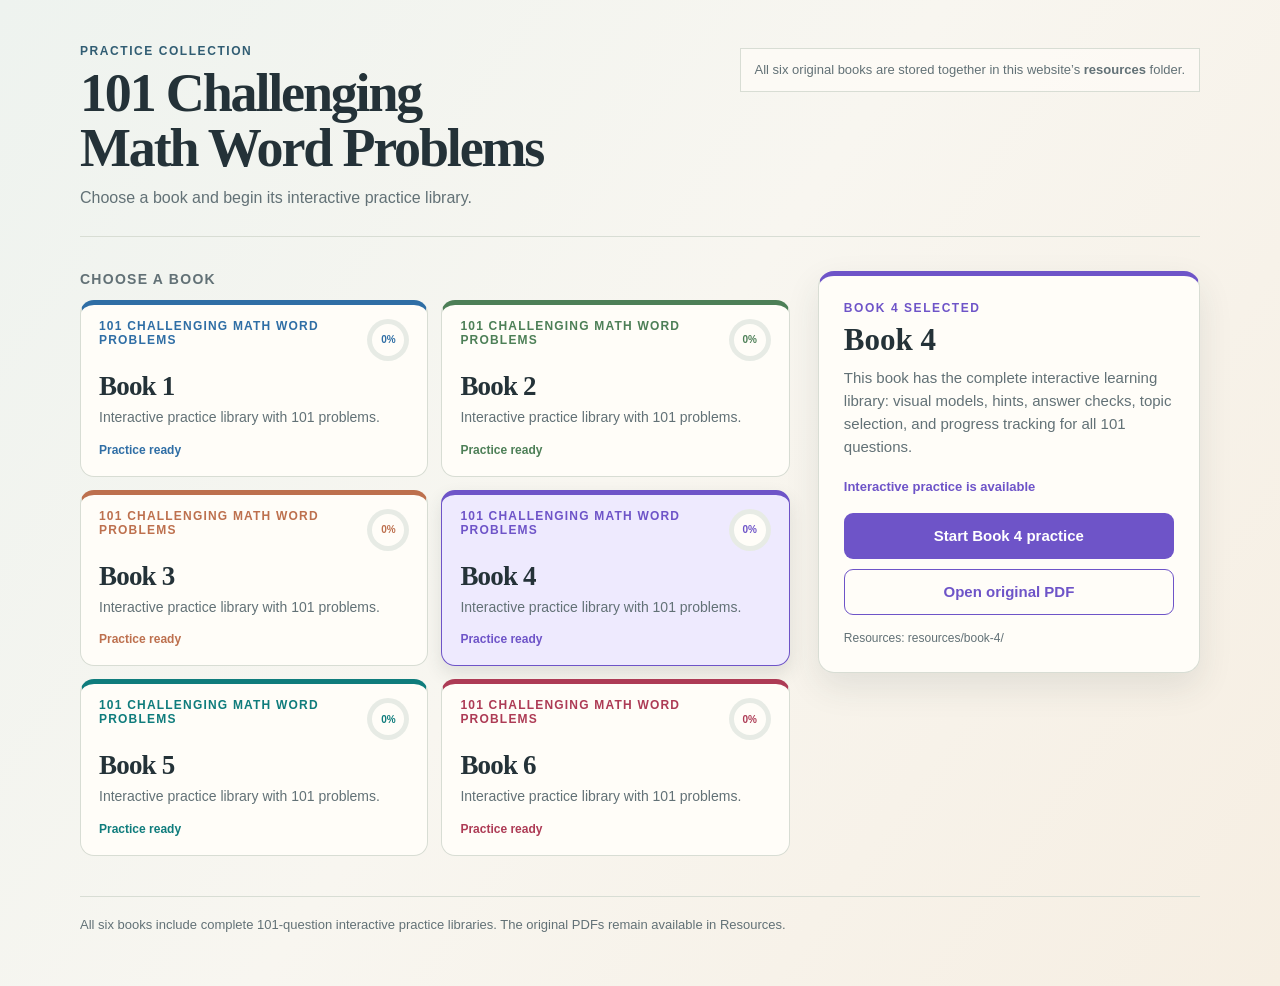
==== index.html @ 37eef2b3 "feat: add interactive math word problem library" ====
<!doctype html>
<html lang="en">
<head>
  <meta charset="utf-8">
  <meta name="viewport" content="width=device-width, initial-scale=1">
  <title>101 Challenging Math Word Problems</title>
  <style>
    :root{--paper:#f8f6f0;--surface:#fffdf8;--ink:#243238;--muted:#627176;--line:#d8ddd4;--accent:#315d73;--accent-dark:#234655;--active:#6e54c8;--active-dark:#4e379c;--active-soft:#eeeafe;--available:#2e7257;--shadow:0 14px 34px rgba(43,61,54,.10)}
    *{box-sizing:border-box} body{margin:0;min-height:100vh;background:linear-gradient(125deg,#eef3ef 0%,var(--paper) 48%,#f6eee2 100%);font-family:Georgia,"Times New Roman",serif;color:var(--ink)}
    button,a{font:inherit} .site{width:min(1120px,calc(100% - 32px));margin:auto;padding:44px 0 52px}.masthead{display:flex;justify-content:space-between;gap:24px;align-items:flex-start;border-bottom:1px solid var(--line);padding-bottom:25px}.eyebrow{text-transform:uppercase;letter-spacing:.13em;font:bold 12px Arial,sans-serif;color:var(--accent)}h1{font-size:clamp(32px,5vw,54px);line-height:1.02;margin:8px 0 10px;letter-spacing:-.04em}.masthead p{max-width:570px;margin:0;color:var(--muted);font:16px/1.55 Arial,sans-serif}.collection-note{margin:4px 0 0;border:1px solid var(--line);background:rgba(255,253,248,.7);padding:12px 14px;font:13px/1.4 Arial,sans-serif;color:var(--muted)}
    main{display:grid;grid-template-columns:minmax(0,1.3fr) minmax(290px,.7fr);gap:28px;margin-top:34px}.section-label{font:bold 14px Arial,sans-serif;text-transform:uppercase;letter-spacing:.09em;color:var(--muted);margin:0 0 13px}.book-grid{display:grid;grid-template-columns:repeat(2,minmax(0,1fr));gap:13px}.book{width:100%;min-height:148px;text-align:left;border:1px solid var(--line);border-top:5px solid var(--book-primary);border-radius:14px;background:var(--surface);padding:14px 18px 18px;cursor:pointer;transition:transform .16s ease,border-color .16s ease,box-shadow .16s ease,color .16s ease;color:var(--ink)}.book:hover,.book:focus-visible{transform:translateY(-2px);border-color:var(--book-primary);box-shadow:0 8px 18px rgba(43,61,54,.10);outline:none}.book[aria-pressed="true"]{border-color:var(--book-primary);background:var(--book-soft);box-shadow:0 8px 18px rgba(43,61,54,.12)}.book-no{display:block;font:700 12px Arial,sans-serif;color:var(--book-primary);letter-spacing:.1em;text-transform:uppercase}.book h2{font-size:27px;line-height:1;margin:12px 0 8px;letter-spacing:-.03em}.book p{font:14px/1.4 Arial,sans-serif;margin:0;color:var(--muted)}.tag{display:inline-block;margin-top:15px;color:var(--book-primary);font:bold 12px Arial,sans-serif}.tag.building{color:var(--book-primary)}.book-top{display:flex;justify-content:space-between;gap:10px;align-items:flex-start}.progress-ring{--progress:0;position:relative;display:grid;place-items:center;flex:0 0 auto;width:42px;height:42px;border-radius:50%;background:conic-gradient(var(--book-primary) calc(var(--progress) * 1%),#e7ebe5 0)}.progress-ring::before{content:'';position:absolute;inset:5px;border-radius:50%;background:var(--surface)}.progress-ring b{position:relative;color:var(--book-primary);font:800 10px Arial,sans-serif}.progress-ring.pdf{background:conic-gradient(#d8ddd4 0 100%)}.progress-ring.pdf b{color:#6e756f;font-size:15px}
    .detail{align-self:start;background:var(--surface);border:1px solid var(--line);border-top:5px solid var(--active);border-radius:16px;padding:25px;box-shadow:var(--shadow);position:sticky;top:20px}.detail .eyebrow{color:var(--active)}.detail h2{font-size:31px;line-height:1.05;margin:9px 0}.detail p{font:15px/1.55 Arial,sans-serif;color:var(--muted);margin:0 0 20px}.detail .detail-status{font:bold 13px Arial,sans-serif;color:var(--active);margin-bottom:19px}.detail-actions{display:grid;gap:10px}.action{min-height:46px;display:flex;justify-content:center;align-items:center;text-align:center;text-decoration:none;border-radius:9px;padding:11px 14px;font:bold 15px Arial,sans-serif}.primary{background:var(--active);color:#fff}.primary:hover,.primary:focus-visible{background:var(--active-dark)}.secondary{border:1px solid var(--active);color:var(--active);background:transparent}.secondary:hover,.secondary:focus-visible{background:var(--active-soft)}.unavailable{color:#6e665c;background:#f4f0e9;border:1px solid #ded7ca;cursor:not-allowed}.detail small{display:block;margin-top:15px;color:var(--muted);font:12px/1.45 Arial,sans-serif}.footer{margin-top:40px;border-top:1px solid var(--line);padding-top:18px;font:13px/1.5 Arial,sans-serif;color:var(--muted)}
    @media(max-width:740px){.site{width:min(100% - 24px,600px);padding-top:26px}.masthead{display:block}.collection-note{margin-top:20px}main{grid-template-columns:1fr;gap:24px}.book-grid{grid-template-columns:1fr}.detail{position:static}.book{min-height:126px}}@media(prefers-reduced-motion:reduce){*,*:before,*:after{transition:none!important;scroll-behavior:auto!important}}
  </style>
</head>
<body>
  <div class="site">
    <header class="masthead">
      <div><div class="eyebrow">Practice collection</div><h1>101 Challenging<br>Math Word Problems</h1><p>Choose a book and begin its interactive practice library.</p></div>
      <div class="collection-note">All six original books are stored together in this website’s <strong>resources</strong> folder.</div>
    </header>
    <main>
      <section aria-labelledby="books-title"><p id="books-title" class="section-label">Choose a book</p><div class="book-grid" id="bookGrid"></div></section>
      <aside class="detail" aria-live="polite" id="detail"></aside>
    </main>
    <footer class="footer">All six books include complete 101-question interactive practice libraries. The original PDFs remain available in Resources.</footer>
  </div>
  <script>
    const palettes={1:{primary:'#2f6ea5',dark:'#20547e',soft:'#e6f1fa'},2:{primary:'#4d7f57',dark:'#355c3d',soft:'#eaf4e9'},3:{primary:'#bd704e',dark:'#8d4d32',soft:'#fbece5'},4:{primary:'#6e54c8',dark:'#4e379c',soft:'#eeeafe'},5:{primary:'#0f7c7c',dark:'#07585a',soft:'#e0f4f1'},6:{primary:'#ad3b55',dark:'#7d253a',soft:'#fae6eb'}};
    const books = [1,2,3,4,5,6].map(number => ({number, practice: true, palette:palettes[number], pdf: `resources/book-${number}/101-Challenging-Math-Word-Problems-Book-${number}.pdf`}));
    let selected = 4;
    const progressKeys={1:'book1MathStorySolved',2:'book2MathStorySolved',3:'book3MathStorySolved',4:'mathStorySolved',5:'book5MathStorySolved',6:'book6MathStorySolved'};
    function getBookProgress(book){if(!book.practice)return {available:false,label:'PDF only'};let saved=[];try{const parsed=JSON.parse(localStorage.getItem(progressKeys[book.number])||'[]');saved=Array.isArray(parsed)?parsed:[]}catch{}const completed=new Set(saved.map(Number).filter(id=>Number.isInteger(id)&&id>=1&&id<=101)).size;return {available:true,completed,percent:Math.round(completed/101*100),label:`${completed} of 101 questions completed`};}
    const grid = document.querySelector('#bookGrid');
    const detail = document.querySelector('#detail');
    function render(){
      const book=books.find(item=>item.number===selected);
      document.documentElement.style.setProperty('--active',book.palette.primary);document.documentElement.style.setProperty('--active-dark',book.palette.dark);document.documentElement.style.setProperty('--active-soft',book.palette.soft);
      grid.innerHTML = books.map(book => {const progress=getBookProgress(book);return `<button class="book" type="button" data-book="${book.number}" aria-pressed="${book.number===selected}" style="--book-primary:${book.palette.primary};--book-soft:${book.palette.soft}"><div class="book-top"><span class="book-no">101 Challenging Math Word Problems</span><span class="progress-ring ${progress.available?'':'pdf'}" style="--progress:${progress.percent||0}" role="img" aria-label="${progress.label}" title="${progress.label}"><b>${progress.available?`${progress.percent}%`:'—'}</b></span></div><h2>Book ${book.number}</h2><p>${book.practice ? 'Interactive practice library with 101 problems.' : 'Original PDF resource is ready.'}</p><span class="tag ${book.practice?'':'building'}">${book.practice ? 'Practice ready' : 'Practice library to be added'}</span></button>`}).join('');
      grid.querySelectorAll('[data-book]').forEach(button => button.addEventListener('click', () => {selected=Number(button.dataset.book);render();}));
      detail.innerHTML = `<div class="eyebrow">Book ${book.number} selected</div><h2>Book ${book.number}</h2><p>${book.practice ? 'This book has the complete interactive learning library: visual models, hints, answer checks, topic selection, and progress tracking for all 101 questions.' : 'The original book is available now. Its interactive question library has not yet been built, so this selection does not pretend that practice content is ready.'}</p><div class="detail-status">${book.practice ? 'Interactive practice is available' : 'Original PDF resource is available'}</div><div class="detail-actions">${book.practice ? `<a class="action primary" href="practice/book-${book.number}/index.html">Start Book ${book.number} practice</a>` : `<span class="action unavailable" aria-disabled="true">Interactive practice is being prepared</span>`}<a class="action secondary" href="${book.pdf}" target="_blank" rel="noopener">Open original PDF</a></div><small>Resources: resources/book-${book.number}/</small>`;
    }
    render();
  </script>
</body>
</html>
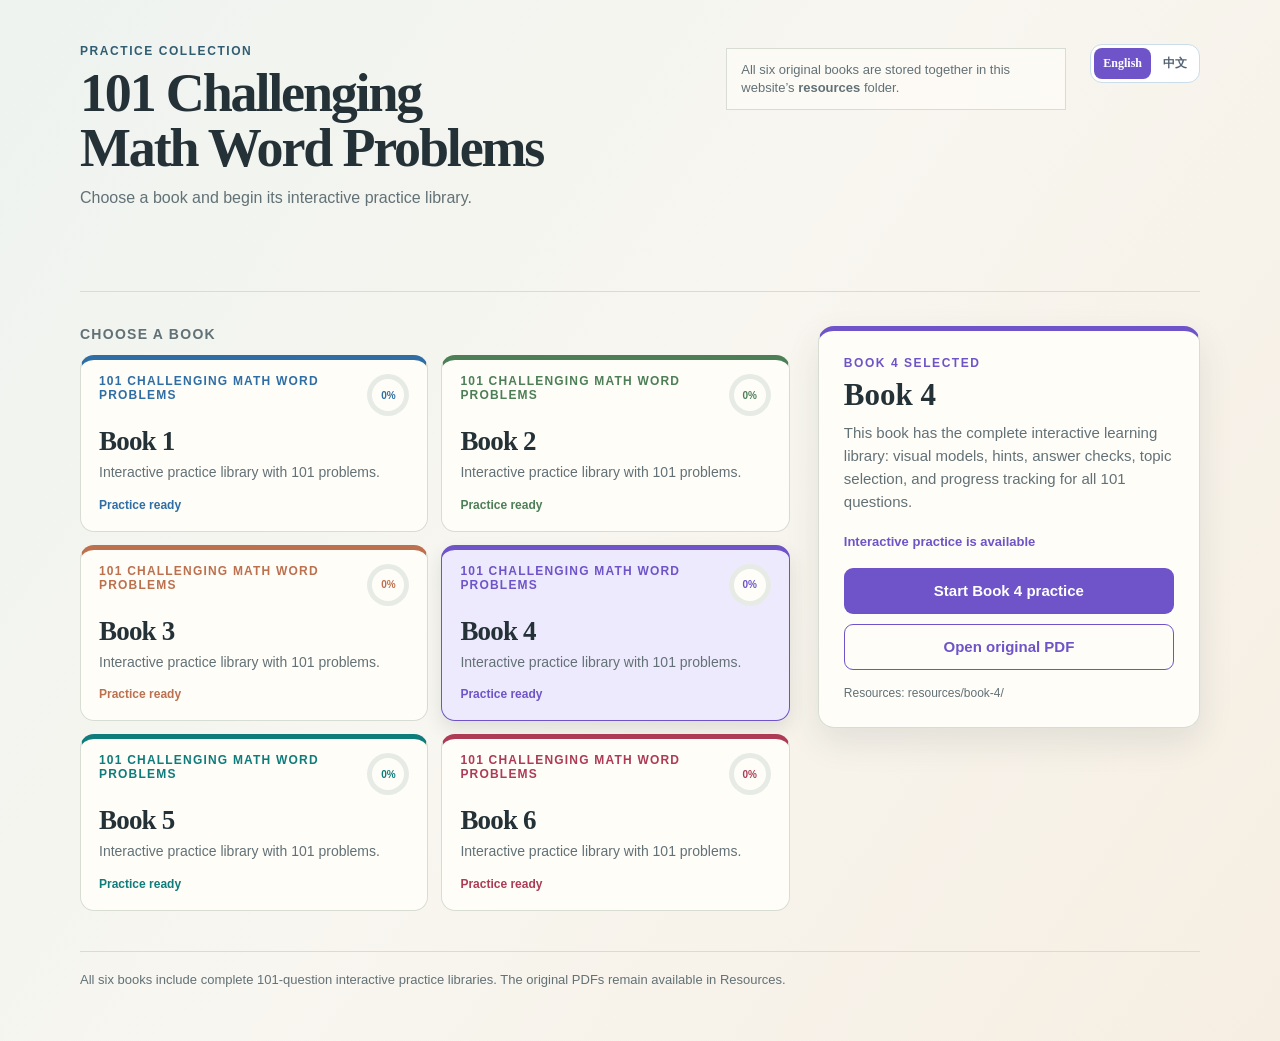
==== commit 74ebf4d7: "feat: add bilingual learning mode" ====
--- a/index.html
+++ b/index.html
@@ -7,17 +7,17 @@
   <style>
     :root{--paper:#f8f6f0;--surface:#fffdf8;--ink:#243238;--muted:#627176;--line:#d8ddd4;--accent:#315d73;--accent-dark:#234655;--active:#6e54c8;--active-dark:#4e379c;--active-soft:#eeeafe;--available:#2e7257;--shadow:0 14px 34px rgba(43,61,54,.10)}
     *{box-sizing:border-box} body{margin:0;min-height:100vh;background:linear-gradient(125deg,#eef3ef 0%,var(--paper) 48%,#f6eee2 100%);font-family:Georgia,"Times New Roman",serif;color:var(--ink)}
-    button,a{font:inherit} .site{width:min(1120px,calc(100% - 32px));margin:auto;padding:44px 0 52px}.masthead{display:flex;justify-content:space-between;gap:24px;align-items:flex-start;border-bottom:1px solid var(--line);padding-bottom:25px}.eyebrow{text-transform:uppercase;letter-spacing:.13em;font:bold 12px Arial,sans-serif;color:var(--accent)}h1{font-size:clamp(32px,5vw,54px);line-height:1.02;margin:8px 0 10px;letter-spacing:-.04em}.masthead p{max-width:570px;margin:0;color:var(--muted);font:16px/1.55 Arial,sans-serif}.collection-note{margin:4px 0 0;border:1px solid var(--line);background:rgba(255,253,248,.7);padding:12px 14px;font:13px/1.4 Arial,sans-serif;color:var(--muted)}
+    button,a{font:inherit} .site{width:min(1120px,calc(100% - 32px));margin:auto;padding:44px 0 52px}.masthead{display:grid;grid-template-columns:minmax(0,1fr) minmax(300px,340px) max-content;column-gap:24px;align-items:start;min-height:248px;border-bottom:1px solid var(--line);padding-bottom:25px}.masthead>div:first-child{max-width:570px}.eyebrow{text-transform:uppercase;letter-spacing:.13em;font:bold 12px Arial,sans-serif;color:var(--accent)}h1{font-size:clamp(32px,5vw,54px);line-height:1.02;margin:8px 0 10px;letter-spacing:-.04em}.masthead p{max-width:570px;margin:0;color:var(--muted);font:16px/1.55 Arial,sans-serif}.collection-note{margin:4px 0 0;min-height:62px;border:1px solid var(--line);background:rgba(255,253,248,.7);padding:12px 14px;font:13px/1.4 Arial,sans-serif;color:var(--muted)}.language-switch{align-self:start;white-space:nowrap}
     main{display:grid;grid-template-columns:minmax(0,1.3fr) minmax(290px,.7fr);gap:28px;margin-top:34px}.section-label{font:bold 14px Arial,sans-serif;text-transform:uppercase;letter-spacing:.09em;color:var(--muted);margin:0 0 13px}.book-grid{display:grid;grid-template-columns:repeat(2,minmax(0,1fr));gap:13px}.book{width:100%;min-height:148px;text-align:left;border:1px solid var(--line);border-top:5px solid var(--book-primary);border-radius:14px;background:var(--surface);padding:14px 18px 18px;cursor:pointer;transition:transform .16s ease,border-color .16s ease,box-shadow .16s ease,color .16s ease;color:var(--ink)}.book:hover,.book:focus-visible{transform:translateY(-2px);border-color:var(--book-primary);box-shadow:0 8px 18px rgba(43,61,54,.10);outline:none}.book[aria-pressed="true"]{border-color:var(--book-primary);background:var(--book-soft);box-shadow:0 8px 18px rgba(43,61,54,.12)}.book-no{display:block;font:700 12px Arial,sans-serif;color:var(--book-primary);letter-spacing:.1em;text-transform:uppercase}.book h2{font-size:27px;line-height:1;margin:12px 0 8px;letter-spacing:-.03em}.book p{font:14px/1.4 Arial,sans-serif;margin:0;color:var(--muted)}.tag{display:inline-block;margin-top:15px;color:var(--book-primary);font:bold 12px Arial,sans-serif}.tag.building{color:var(--book-primary)}.book-top{display:flex;justify-content:space-between;gap:10px;align-items:flex-start}.progress-ring{--progress:0;position:relative;display:grid;place-items:center;flex:0 0 auto;width:42px;height:42px;border-radius:50%;background:conic-gradient(var(--book-primary) calc(var(--progress) * 1%),#e7ebe5 0)}.progress-ring::before{content:'';position:absolute;inset:5px;border-radius:50%;background:var(--surface)}.progress-ring b{position:relative;color:var(--book-primary);font:800 10px Arial,sans-serif}.progress-ring.pdf{background:conic-gradient(#d8ddd4 0 100%)}.progress-ring.pdf b{color:#6e756f;font-size:15px}
     .detail{align-self:start;background:var(--surface);border:1px solid var(--line);border-top:5px solid var(--active);border-radius:16px;padding:25px;box-shadow:var(--shadow);position:sticky;top:20px}.detail .eyebrow{color:var(--active)}.detail h2{font-size:31px;line-height:1.05;margin:9px 0}.detail p{font:15px/1.55 Arial,sans-serif;color:var(--muted);margin:0 0 20px}.detail .detail-status{font:bold 13px Arial,sans-serif;color:var(--active);margin-bottom:19px}.detail-actions{display:grid;gap:10px}.action{min-height:46px;display:flex;justify-content:center;align-items:center;text-align:center;text-decoration:none;border-radius:9px;padding:11px 14px;font:bold 15px Arial,sans-serif}.primary{background:var(--active);color:#fff}.primary:hover,.primary:focus-visible{background:var(--active-dark)}.secondary{border:1px solid var(--active);color:var(--active);background:transparent}.secondary:hover,.secondary:focus-visible{background:var(--active-soft)}.unavailable{color:#6e665c;background:#f4f0e9;border:1px solid #ded7ca;cursor:not-allowed}.detail small{display:block;margin-top:15px;color:var(--muted);font:12px/1.45 Arial,sans-serif}.footer{margin-top:40px;border-top:1px solid var(--line);padding-top:18px;font:13px/1.5 Arial,sans-serif;color:var(--muted)}
-    @media(max-width:740px){.site{width:min(100% - 24px,600px);padding-top:26px}.masthead{display:block}.collection-note{margin-top:20px}main{grid-template-columns:1fr;gap:24px}.book-grid{grid-template-columns:1fr}.detail{position:static}.book{min-height:126px}}@media(prefers-reduced-motion:reduce){*,*:before,*:after{transition:none!important;scroll-behavior:auto!important}}
+    @media(max-width:740px){.site{width:min(100% - 24px,600px);padding-top:26px}.masthead{display:block;min-height:0}.collection-note{margin-top:20px}.language-switch{margin-top:14px}main{grid-template-columns:1fr;gap:24px}.book-grid{grid-template-columns:1fr}.detail{position:static}.book{min-height:126px}}@media(prefers-reduced-motion:reduce){*,*:before,*:after{transition:none!important;scroll-behavior:auto!important}}
   </style>
 </head>
 <body>
   <div class="site">
     <header class="masthead">
       <div><div class="eyebrow">Practice collection</div><h1>101 Challenging<br>Math Word Problems</h1><p>Choose a book and begin its interactive practice library.</p></div>
-      <div class="collection-note">All six original books are stored together in this website’s <strong>resources</strong> folder.</div>
+      <div class="collection-note">All six original books are stored together in this website’s <strong>resources</strong> folder.</div><div class="language-switch" role="group" aria-label="Language"><button type="button" data-language="en" aria-pressed="true">English</button><button type="button" data-language="zh-Hans" aria-pressed="false">中文</button></div>
     </header>
     <main>
       <section aria-labelledby="books-title"><p id="books-title" class="section-label">Choose a book</p><div class="book-grid" id="bookGrid"></div></section>
@@ -25,7 +25,9 @@
     </main>
     <footer class="footer">All six books include complete 101-question interactive practice libraries. The original PDFs remain available in Resources.</footer>
   </div>
+  <script src="i18n.js"></script>
   <script>
+    const I18N = window.MATH_I18N;
     const palettes={1:{primary:'#2f6ea5',dark:'#20547e',soft:'#e6f1fa'},2:{primary:'#4d7f57',dark:'#355c3d',soft:'#eaf4e9'},3:{primary:'#bd704e',dark:'#8d4d32',soft:'#fbece5'},4:{primary:'#6e54c8',dark:'#4e379c',soft:'#eeeafe'},5:{primary:'#0f7c7c',dark:'#07585a',soft:'#e0f4f1'},6:{primary:'#ad3b55',dark:'#7d253a',soft:'#fae6eb'}};
     const books = [1,2,3,4,5,6].map(number => ({number, practice: true, palette:palettes[number], pdf: `resources/book-${number}/101-Challenging-Math-Word-Problems-Book-${number}.pdf`}));
     let selected = 4;
@@ -41,6 +43,7 @@
       detail.innerHTML = `<div class="eyebrow">Book ${book.number} selected</div><h2>Book ${book.number}</h2><p>${book.practice ? 'This book has the complete interactive learning library: visual models, hints, answer checks, topic selection, and progress tracking for all 101 questions.' : 'The original book is available now. Its interactive question library has not yet been built, so this selection does not pretend that practice content is ready.'}</p><div class="detail-status">${book.practice ? 'Interactive practice is available' : 'Original PDF resource is available'}</div><div class="detail-actions">${book.practice ? `<a class="action primary" href="practice/book-${book.number}/index.html">Start Book ${book.number} practice</a>` : `<span class="action unavailable" aria-disabled="true">Interactive practice is being prepared</span>`}<a class="action secondary" href="${book.pdf}" target="_blank" rel="noopener">Open original PDF</a></div><small>Resources: resources/book-${book.number}/</small>`;
     }
     render();
+    I18N.startHome();
   </script>
 </body>
 </html>
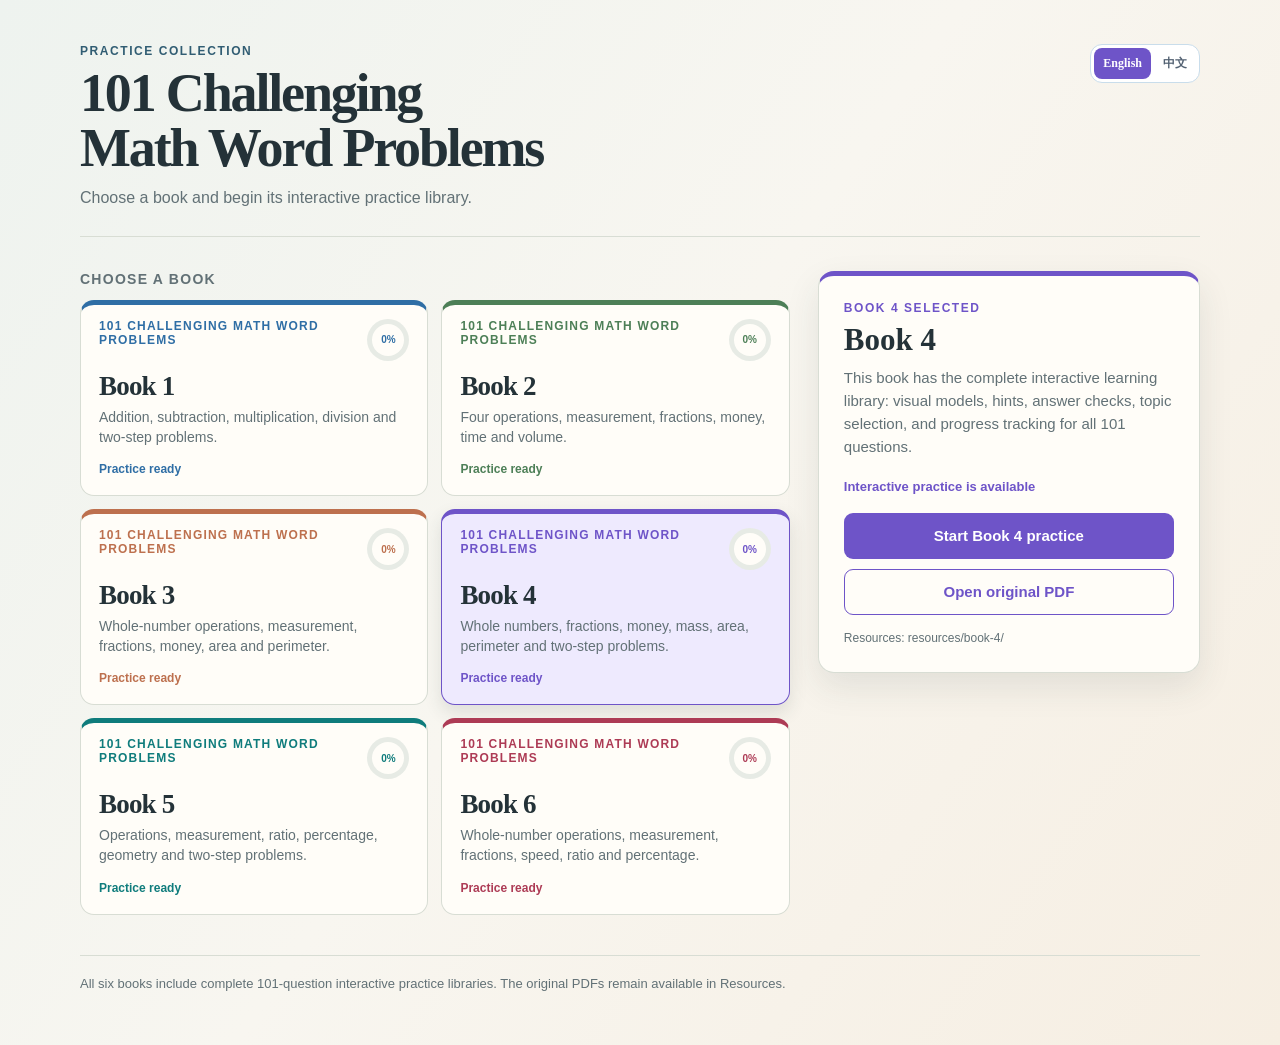
==== commit a63e33b0: "feat: describe topics in homepage book cards Co-authored-by: Copilot <223556219+Copilot@users.norepl" ====
--- a/index.html
+++ b/index.html
@@ -7,17 +7,17 @@
   <style>
     :root{--paper:#f8f6f0;--surface:#fffdf8;--ink:#243238;--muted:#627176;--line:#d8ddd4;--accent:#315d73;--accent-dark:#234655;--active:#6e54c8;--active-dark:#4e379c;--active-soft:#eeeafe;--available:#2e7257;--shadow:0 14px 34px rgba(43,61,54,.10)}
     *{box-sizing:border-box} body{margin:0;min-height:100vh;background:linear-gradient(125deg,#eef3ef 0%,var(--paper) 48%,#f6eee2 100%);font-family:Georgia,"Times New Roman",serif;color:var(--ink)}
-    button,a{font:inherit} .site{width:min(1120px,calc(100% - 32px));margin:auto;padding:44px 0 52px}.masthead{display:grid;grid-template-columns:minmax(0,1fr) minmax(300px,340px) max-content;column-gap:24px;align-items:start;min-height:248px;border-bottom:1px solid var(--line);padding-bottom:25px}.masthead>div:first-child{max-width:570px}.eyebrow{text-transform:uppercase;letter-spacing:.13em;font:bold 12px Arial,sans-serif;color:var(--accent)}h1{font-size:clamp(32px,5vw,54px);line-height:1.02;margin:8px 0 10px;letter-spacing:-.04em}.masthead p{max-width:570px;margin:0;color:var(--muted);font:16px/1.55 Arial,sans-serif}.collection-note{margin:4px 0 0;min-height:62px;border:1px solid var(--line);background:rgba(255,253,248,.7);padding:12px 14px;font:13px/1.4 Arial,sans-serif;color:var(--muted)}.language-switch{align-self:start;white-space:nowrap}
+    button,a{font:inherit} .site{width:min(1120px,calc(100% - 32px));margin:auto;padding:44px 0 52px}.masthead{display:grid;grid-template-columns:minmax(0,1fr) max-content;column-gap:24px;align-items:start;min-height:148px;border-bottom:1px solid var(--line);padding-bottom:25px}.masthead>div:first-child{max-width:570px}.eyebrow{text-transform:uppercase;letter-spacing:.13em;font:bold 12px Arial,sans-serif;color:var(--accent)}h1{font-size:clamp(32px,5vw,54px);line-height:1.02;margin:8px 0 10px;letter-spacing:-.04em}.masthead p{max-width:570px;margin:0;color:var(--muted);font:16px/1.55 Arial,sans-serif}.language-switch{align-self:start;white-space:nowrap}
     main{display:grid;grid-template-columns:minmax(0,1.3fr) minmax(290px,.7fr);gap:28px;margin-top:34px}.section-label{font:bold 14px Arial,sans-serif;text-transform:uppercase;letter-spacing:.09em;color:var(--muted);margin:0 0 13px}.book-grid{display:grid;grid-template-columns:repeat(2,minmax(0,1fr));gap:13px}.book{width:100%;min-height:148px;text-align:left;border:1px solid var(--line);border-top:5px solid var(--book-primary);border-radius:14px;background:var(--surface);padding:14px 18px 18px;cursor:pointer;transition:transform .16s ease,border-color .16s ease,box-shadow .16s ease,color .16s ease;color:var(--ink)}.book:hover,.book:focus-visible{transform:translateY(-2px);border-color:var(--book-primary);box-shadow:0 8px 18px rgba(43,61,54,.10);outline:none}.book[aria-pressed="true"]{border-color:var(--book-primary);background:var(--book-soft);box-shadow:0 8px 18px rgba(43,61,54,.12)}.book-no{display:block;font:700 12px Arial,sans-serif;color:var(--book-primary);letter-spacing:.1em;text-transform:uppercase}.book h2{font-size:27px;line-height:1;margin:12px 0 8px;letter-spacing:-.03em}.book p{font:14px/1.4 Arial,sans-serif;margin:0;color:var(--muted)}.tag{display:inline-block;margin-top:15px;color:var(--book-primary);font:bold 12px Arial,sans-serif}.tag.building{color:var(--book-primary)}.book-top{display:flex;justify-content:space-between;gap:10px;align-items:flex-start}.progress-ring{--progress:0;position:relative;display:grid;place-items:center;flex:0 0 auto;width:42px;height:42px;border-radius:50%;background:conic-gradient(var(--book-primary) calc(var(--progress) * 1%),#e7ebe5 0)}.progress-ring::before{content:'';position:absolute;inset:5px;border-radius:50%;background:var(--surface)}.progress-ring b{position:relative;color:var(--book-primary);font:800 10px Arial,sans-serif}.progress-ring.pdf{background:conic-gradient(#d8ddd4 0 100%)}.progress-ring.pdf b{color:#6e756f;font-size:15px}
     .detail{align-self:start;background:var(--surface);border:1px solid var(--line);border-top:5px solid var(--active);border-radius:16px;padding:25px;box-shadow:var(--shadow);position:sticky;top:20px}.detail .eyebrow{color:var(--active)}.detail h2{font-size:31px;line-height:1.05;margin:9px 0}.detail p{font:15px/1.55 Arial,sans-serif;color:var(--muted);margin:0 0 20px}.detail .detail-status{font:bold 13px Arial,sans-serif;color:var(--active);margin-bottom:19px}.detail-actions{display:grid;gap:10px}.action{min-height:46px;display:flex;justify-content:center;align-items:center;text-align:center;text-decoration:none;border-radius:9px;padding:11px 14px;font:bold 15px Arial,sans-serif}.primary{background:var(--active);color:#fff}.primary:hover,.primary:focus-visible{background:var(--active-dark)}.secondary{border:1px solid var(--active);color:var(--active);background:transparent}.secondary:hover,.secondary:focus-visible{background:var(--active-soft)}.unavailable{color:#6e665c;background:#f4f0e9;border:1px solid #ded7ca;cursor:not-allowed}.detail small{display:block;margin-top:15px;color:var(--muted);font:12px/1.45 Arial,sans-serif}.footer{margin-top:40px;border-top:1px solid var(--line);padding-top:18px;font:13px/1.5 Arial,sans-serif;color:var(--muted)}
-    @media(max-width:740px){.site{width:min(100% - 24px,600px);padding-top:26px}.masthead{display:block;min-height:0}.collection-note{margin-top:20px}.language-switch{margin-top:14px}main{grid-template-columns:1fr;gap:24px}.book-grid{grid-template-columns:1fr}.detail{position:static}.book{min-height:126px}}@media(prefers-reduced-motion:reduce){*,*:before,*:after{transition:none!important;scroll-behavior:auto!important}}
+    @media(max-width:740px){.site{width:min(100% - 24px,600px);padding-top:26px}.masthead{display:block;min-height:0}.language-switch{margin-top:14px}main{grid-template-columns:1fr;gap:24px}.book-grid{grid-template-columns:1fr}.detail{position:static}.book{min-height:126px}}@media(prefers-reduced-motion:reduce){*,*:before,*:after{transition:none!important;scroll-behavior:auto!important}}
   </style>
 </head>
 <body>
   <div class="site">
     <header class="masthead">
       <div><div class="eyebrow">Practice collection</div><h1>101 Challenging<br>Math Word Problems</h1><p>Choose a book and begin its interactive practice library.</p></div>
-      <div class="collection-note">All six original books are stored together in this website’s <strong>resources</strong> folder.</div><div class="language-switch" role="group" aria-label="Language"><button type="button" data-language="en" aria-pressed="true">English</button><button type="button" data-language="zh-Hans" aria-pressed="false">中文</button></div>
+      <div class="language-switch" role="group" aria-label="Language"><button type="button" data-language="en" aria-pressed="true">English</button><button type="button" data-language="zh-Hans" aria-pressed="false">中文</button></div>
     </header>
     <main>
       <section aria-labelledby="books-title"><p id="books-title" class="section-label">Choose a book</p><div class="book-grid" id="bookGrid"></div></section>
@@ -29,16 +29,17 @@
   <script>
     const I18N = window.MATH_I18N;
     const palettes={1:{primary:'#2f6ea5',dark:'#20547e',soft:'#e6f1fa'},2:{primary:'#4d7f57',dark:'#355c3d',soft:'#eaf4e9'},3:{primary:'#bd704e',dark:'#8d4d32',soft:'#fbece5'},4:{primary:'#6e54c8',dark:'#4e379c',soft:'#eeeafe'},5:{primary:'#0f7c7c',dark:'#07585a',soft:'#e0f4f1'},6:{primary:'#ad3b55',dark:'#7d253a',soft:'#fae6eb'}};
-    const books = [1,2,3,4,5,6].map(number => ({number, practice: true, palette:palettes[number], pdf: `resources/book-${number}/101-Challenging-Math-Word-Problems-Book-${number}.pdf`}));
+    const bookDescriptions={1:'Addition, subtraction, multiplication, division and two-step problems.',2:'Four operations, measurement, fractions, money, time and volume.',3:'Whole-number operations, measurement, fractions, money, area and perimeter.',4:'Whole numbers, fractions, money, mass, area, perimeter and two-step problems.',5:'Operations, measurement, ratio, percentage, geometry and two-step problems.',6:'Whole-number operations, measurement, fractions, speed, ratio and percentage.'};
+    const books = [1,2,3,4,5,6].map(number => ({number, practice: true, palette:palettes[number], description:bookDescriptions[number], pdf: `resources/book-${number}/101-Challenging-Math-Word-Problems-Book-${number}.pdf`}));
     let selected = 4;
-    const progressKeys={1:'book1MathStorySolved',2:'book2MathStorySolved',3:'book3MathStorySolved',4:'mathStorySolved',5:'book5MathStorySolved',6:'book6MathStorySolved'};
+    const progressKeys={1:'book1MathStorySolved',2:'book2MathStorySolved',3:'book3MathStorySolved',4:'book4MathStorySolved',5:'book5MathStorySolved',6:'book6MathStorySolved'};
     function getBookProgress(book){if(!book.practice)return {available:false,label:'PDF only'};let saved=[];try{const parsed=JSON.parse(localStorage.getItem(progressKeys[book.number])||'[]');saved=Array.isArray(parsed)?parsed:[]}catch{}const completed=new Set(saved.map(Number).filter(id=>Number.isInteger(id)&&id>=1&&id<=101)).size;return {available:true,completed,percent:Math.round(completed/101*100),label:`${completed} of 101 questions completed`};}
     const grid = document.querySelector('#bookGrid');
     const detail = document.querySelector('#detail');
     function render(){
       const book=books.find(item=>item.number===selected);
       document.documentElement.style.setProperty('--active',book.palette.primary);document.documentElement.style.setProperty('--active-dark',book.palette.dark);document.documentElement.style.setProperty('--active-soft',book.palette.soft);
-      grid.innerHTML = books.map(book => {const progress=getBookProgress(book);return `<button class="book" type="button" data-book="${book.number}" aria-pressed="${book.number===selected}" style="--book-primary:${book.palette.primary};--book-soft:${book.palette.soft}"><div class="book-top"><span class="book-no">101 Challenging Math Word Problems</span><span class="progress-ring ${progress.available?'':'pdf'}" style="--progress:${progress.percent||0}" role="img" aria-label="${progress.label}" title="${progress.label}"><b>${progress.available?`${progress.percent}%`:'—'}</b></span></div><h2>Book ${book.number}</h2><p>${book.practice ? 'Interactive practice library with 101 problems.' : 'Original PDF resource is ready.'}</p><span class="tag ${book.practice?'':'building'}">${book.practice ? 'Practice ready' : 'Practice library to be added'}</span></button>`}).join('');
+      grid.innerHTML = books.map(book => {const progress=getBookProgress(book);return `<button class="book" type="button" data-book="${book.number}" aria-pressed="${book.number===selected}" style="--book-primary:${book.palette.primary};--book-soft:${book.palette.soft}"><div class="book-top"><span class="book-no">101 Challenging Math Word Problems</span><span class="progress-ring ${progress.available?'':'pdf'}" style="--progress:${progress.percent||0}" role="img" aria-label="${progress.label}" title="${progress.label}"><b>${progress.available?`${progress.percent}%`:'—'}</b></span></div><h2>Book ${book.number}</h2><p>${book.description}</p><span class="tag ${book.practice?'':'building'}">${book.practice ? 'Practice ready' : 'Practice library to be added'}</span></button>`}).join('');
       grid.querySelectorAll('[data-book]').forEach(button => button.addEventListener('click', () => {selected=Number(button.dataset.book);render();}));
       detail.innerHTML = `<div class="eyebrow">Book ${book.number} selected</div><h2>Book ${book.number}</h2><p>${book.practice ? 'This book has the complete interactive learning library: visual models, hints, answer checks, topic selection, and progress tracking for all 101 questions.' : 'The original book is available now. Its interactive question library has not yet been built, so this selection does not pretend that practice content is ready.'}</p><div class="detail-status">${book.practice ? 'Interactive practice is available' : 'Original PDF resource is available'}</div><div class="detail-actions">${book.practice ? `<a class="action primary" href="practice/book-${book.number}/index.html">Start Book ${book.number} practice</a>` : `<span class="action unavailable" aria-disabled="true">Interactive practice is being prepared</span>`}<a class="action secondary" href="${book.pdf}" target="_blank" rel="noopener">Open original PDF</a></div><small>Resources: resources/book-${book.number}/</small>`;
     }
